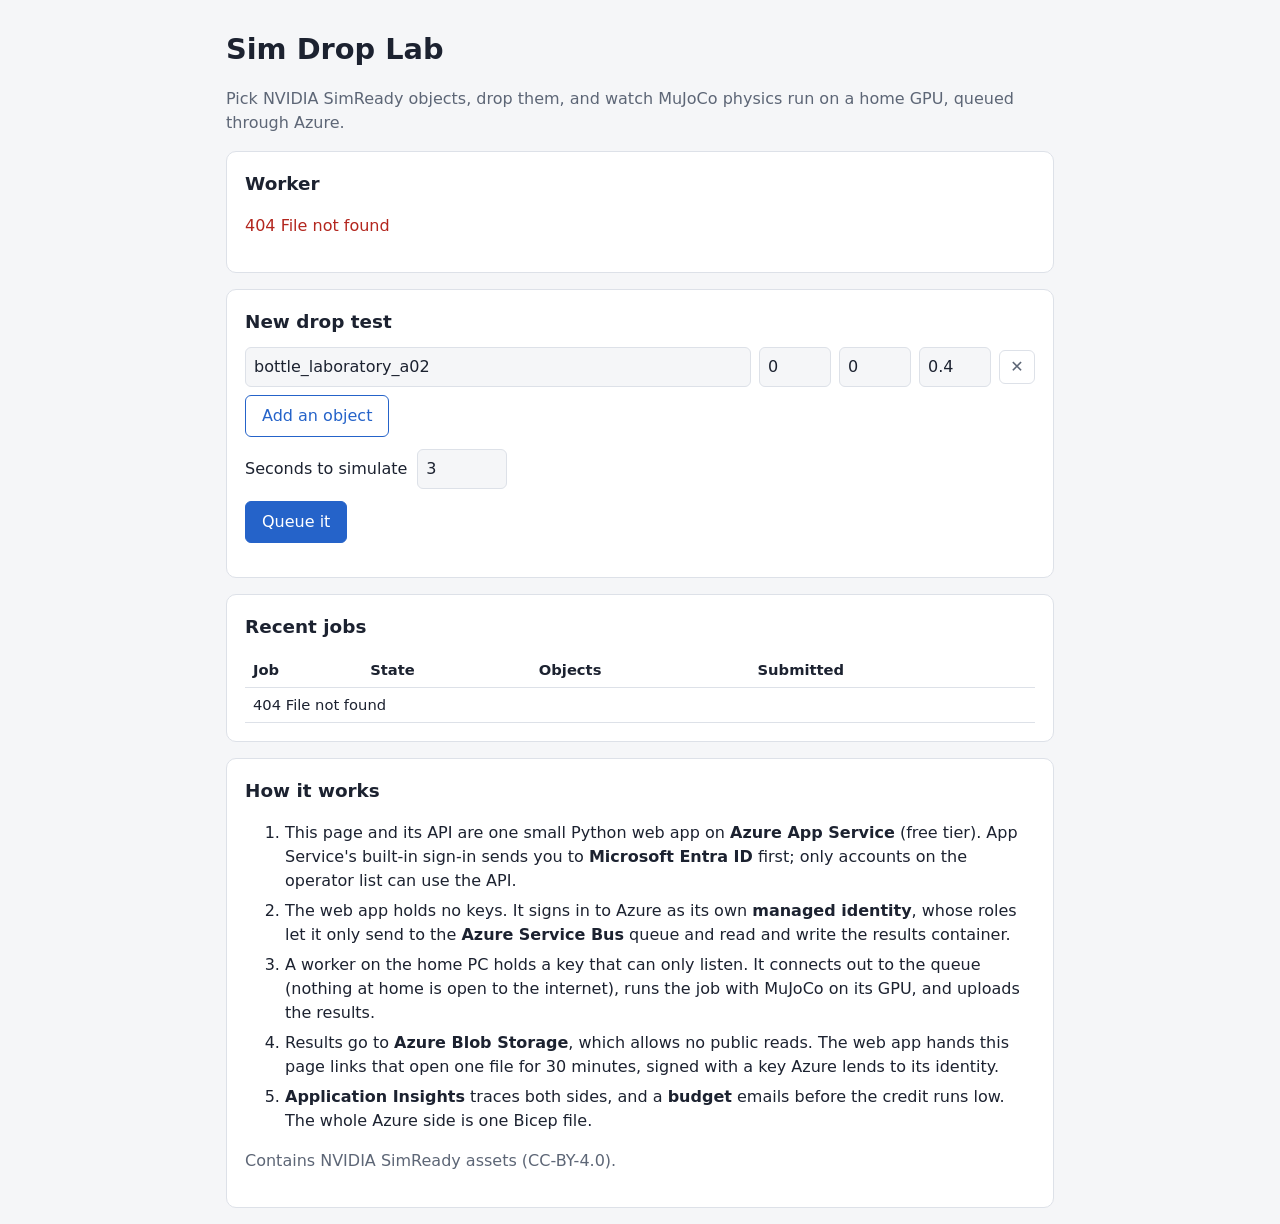
==== app/static/index.html @ 8a4ac66a "Move the web side to App Service: Static Web Apps is not in the student regions Azure for Students o" ====
<!doctype html>
<html lang="en">
<head>
  <meta charset="utf-8">
  <meta name="viewport" content="width=device-width, initial-scale=1">
  <title>Sim Drop Lab</title>
  <link rel="stylesheet" href="style.css">
</head>
<body>
  <header>
    <h1>Sim Drop Lab</h1>
    <p class="sub">Pick NVIDIA SimReady objects, drop them, and watch MuJoCo physics run on a home GPU, queued through Azure.</p>
    <div id="me" class="me"></div>
  </header>

  <main>
    <section class="card" id="worker">
      <h2>Worker</h2>
      <p id="worker-state" class="muted">Checking…</p>
    </section>

    <section class="card">
      <h2>New drop test</h2>
      <form id="job">
        <div id="objects"></div>
        <button type="button" id="add" class="ghost">Add an object</button>
        <label class="row">Seconds to simulate <input id="seconds" type="number" min="0.5" max="10" step="0.5" value="3"></label>
        <button type="submit" id="send">Queue it</button>
        <p id="form-msg" class="muted" role="status"></p>
      </form>
    </section>

    <section class="card" id="view" hidden>
      <h2>Result <span id="view-id" class="muted"></span></h2>
      <p id="view-state"></p>
      <img id="view-gif" alt="Animation of the drop test" hidden>
      <ul id="view-bodies"></ul>
      <p id="view-links"></p>
    </section>

    <section class="card">
      <h2>Recent jobs</h2>
      <table><thead><tr><th>Job</th><th>State</th><th>Objects</th><th>Submitted</th></tr></thead><tbody id="recent"></tbody></table>
    </section>

    <section class="card how">
      <h2>How it works</h2>
      <ol>
        <li>This page and its API are one small Python web app on <b>Azure App Service</b> (free tier). App Service's built-in sign-in sends you to <b>Microsoft Entra ID</b> first; only accounts on the operator list can use the API.</li>
        <li>The web app holds no keys. It signs in to Azure as its own <b>managed identity</b>, whose roles let it only send to the <b>Azure Service Bus</b> queue and read and write the results container.</li>
        <li>A worker on the home PC holds a key that can only listen. It connects out to the queue (nothing at home is open to the internet), runs the job with MuJoCo on its GPU, and uploads the results.</li>
        <li>Results go to <b>Azure Blob Storage</b>, which allows no public reads. The web app hands this page links that open one file for 30 minutes, signed with a key Azure lends to its identity.</li>
        <li><b>Application Insights</b> traces both sides, and a <b>budget</b> emails before the credit runs low. The whole Azure side is one Bicep file.</li>
      </ol>
      <p class="muted">Contains NVIDIA SimReady assets (CC-BY-4.0).</p>
    </section>
  </main>
  <script src="app.js"></script>
</body>
</html>
---- app/static/style.css ----
:root {
  --bg: #f5f6f8; --card: #ffffff; --ink: #1c2230; --muted: #5d6676; --line: #dde1e8;
  --accent: #2563c9; --accent-ink: #ffffff; --ok: #1f7a4a; --bad: #b3261e; --warn: #946200;
}
@media (prefers-color-scheme: dark) {
  :root { --bg: #12151b; --card: #1b2029; --ink: #e6e9ef; --muted: #9aa3b2; --line: #2c3340;
          --accent: #6ea0ff; --accent-ink: #0b1020; --ok: #5fd39a; --bad: #ff8a80; --warn: #f2c14e; }
}
* { box-sizing: border-box; }
body { margin: 0; background: var(--bg); color: var(--ink); font: 16px/1.5 system-ui, -apple-system, "Segoe UI", sans-serif; }
header, main { max-width: 860px; margin: 0 auto; padding: 0 16px; }
header { padding-top: 28px; position: relative; }
h1 { margin: 0 0 4px; font-size: 1.8rem; }
h2 { margin: 0 0 12px; font-size: 1.15rem; }
.sub, .muted { color: var(--muted); }
.me { position: absolute; right: 16px; top: 32px; font-size: .85rem; color: var(--muted); }
.me a { color: var(--accent); }
.card { background: var(--card); border: 1px solid var(--line); border-radius: 10px; padding: 18px; margin: 16px 0; }
.obj { display: grid; grid-template-columns: 1fr repeat(3, 72px) 36px; gap: 8px; margin-bottom: 8px; align-items: center; }
.obj input, .obj select, .row input { width: 100%; padding: 7px 8px; border: 1px solid var(--line); border-radius: 6px; background: var(--bg); color: var(--ink); font: inherit; }
.row { display: flex; gap: 10px; align-items: center; margin: 12px 0; }
.row input { width: 90px; }
button { font: inherit; padding: 8px 16px; border-radius: 6px; border: 1px solid var(--accent); background: var(--accent); color: var(--accent-ink); cursor: pointer; }
button.ghost { background: transparent; color: var(--accent); }
button.x { padding: 4px 0; background: transparent; color: var(--muted); border-color: var(--line); }
button:disabled { opacity: .5; cursor: default; }
img { max-width: 100%; border-radius: 8px; border: 1px solid var(--line); margin: 8px 0; }
table { width: 100%; border-collapse: collapse; font-size: .92rem; }
th, td { text-align: left; padding: 6px 8px; border-bottom: 1px solid var(--line); }
td a { color: var(--accent); cursor: pointer; }
.state-done { color: var(--ok); } .state-failed { color: var(--bad); } .state-running, .state-queued { color: var(--warn); }
.how li { margin-bottom: 6px; }
@media (max-width: 560px) {
  .obj { grid-template-columns: 1fr 1fr 1fr 36px; }
  .obj .asset { grid-column: 1 / -1; }
  .me { position: static; margin-top: 6px; }
  th:nth-child(4), td:nth-child(4) { display: none; }
}
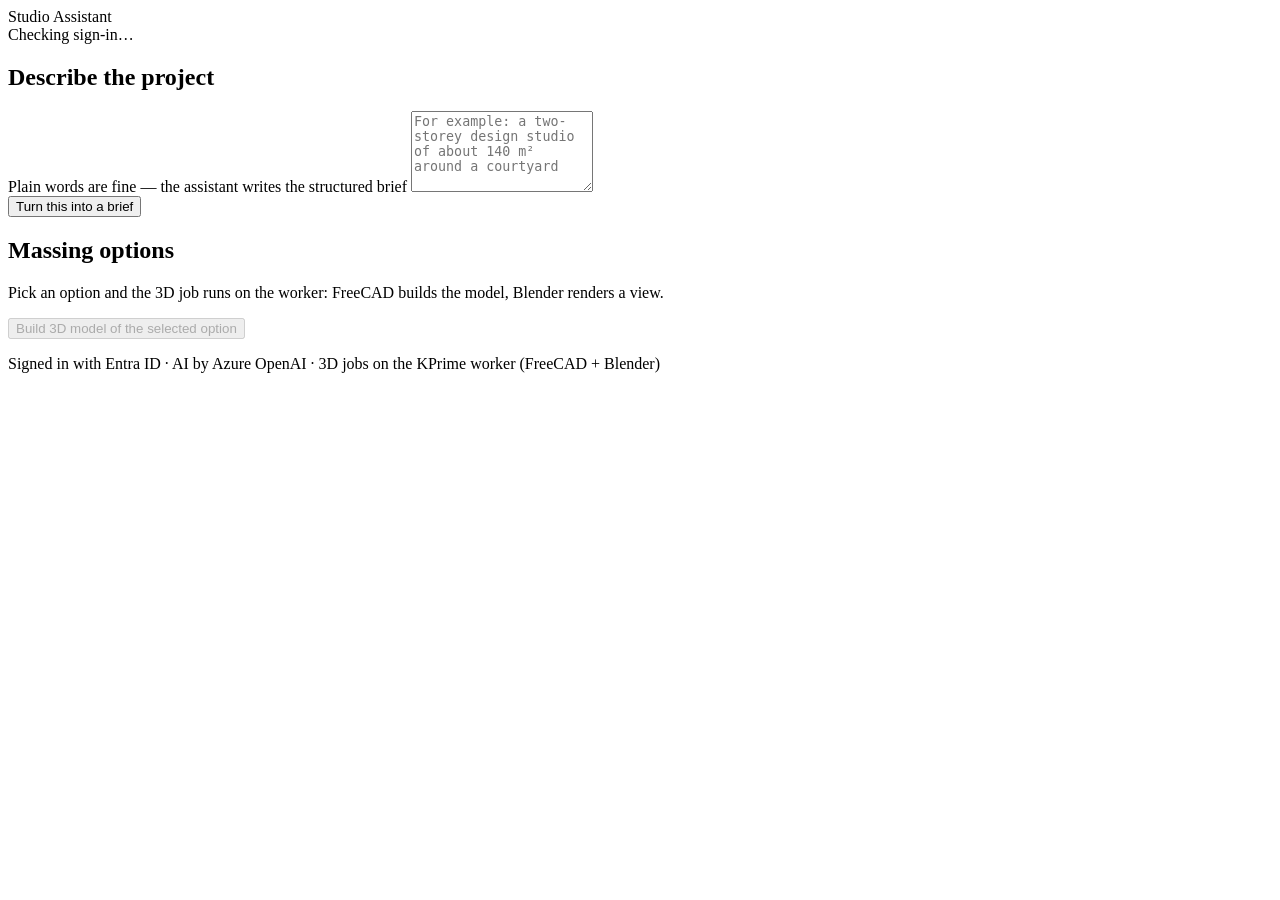
==== commit 870faed8: "Add the Studio Assistant showcase as the repo front page: a web app with Azure OpenAI and Entra sign" ====
--- a/app/static/index.html
+++ b/app/static/index.html
@@ -3,58 +3,41 @@
 <head>
   <meta charset="utf-8">
   <meta name="viewport" content="width=device-width, initial-scale=1">
-  <title>Sim Drop Lab</title>
-  <link rel="stylesheet" href="style.css">
+  <title>Studio Assistant</title>
+  <link rel="stylesheet" href="/static/style.css">
+  <script src="/static/app.js" defer></script>
 </head>
 <body>
-  <header>
-    <h1>Sim Drop Lab</h1>
-    <p class="sub">Pick NVIDIA SimReady objects, drop them, and watch MuJoCo physics run on a home GPU, queued through Azure.</p>
-    <div id="me" class="me"></div>
+  <header class="bar">
+    <div class="brand"><span class="mark"></span><span id="app-name">Studio Assistant</span></div>
+    <div class="who"><span id="who">Checking sign-in…</span> <a id="signout" href="/.auth/logout?post_logout_redirect_uri=/" hidden>Sign out</a></div>
   </header>
 
-  <main>
-    <section class="card" id="worker">
-      <h2>Worker</h2>
-      <p id="worker-state" class="muted">Checking…</p>
+  <main class="layout">
+    <section class="panel ask">
+      <h2>Describe the project</h2>
+      <form id="ask-form">
+        <label for="prompt" class="hint">Plain words are fine — the assistant writes the structured brief</label>
+        <textarea id="prompt" rows="5" maxlength="4000" placeholder="For example: a two-storey design studio of about 140 m² around a courtyard"></textarea>
+        <div class="row">
+          <button id="ask" type="submit">Turn this into a brief</button>
+          <span id="ask-state" class="state" role="status"></span>
+        </div>
+      </form>
+      <article id="answer" class="answer" hidden></article>
     </section>
 
-    <section class="card">
-      <h2>New drop test</h2>
-      <form id="job">
-        <div id="objects"></div>
-        <button type="button" id="add" class="ghost">Add an object</button>
-        <label class="row">Seconds to simulate <input id="seconds" type="number" min="0.5" max="10" step="0.5" value="3"></label>
-        <button type="submit" id="send">Queue it</button>
-        <p id="form-msg" class="muted" role="status"></p>
-      </form>
-    </section>
-
-    <section class="card" id="view" hidden>
-      <h2>Result <span id="view-id" class="muted"></span></h2>
-      <p id="view-state"></p>
-      <img id="view-gif" alt="Animation of the drop test" hidden>
-      <ul id="view-bodies"></ul>
-      <p id="view-links"></p>
-    </section>
-
-    <section class="card">
-      <h2>Recent jobs</h2>
-      <table><thead><tr><th>Job</th><th>State</th><th>Objects</th><th>Submitted</th></tr></thead><tbody id="recent"></tbody></table>
-    </section>
-
-    <section class="card how">
-      <h2>How it works</h2>
-      <ol>
-        <li>This page and its API are one small Python web app on <b>Azure App Service</b> (free tier). App Service's built-in sign-in sends you to <b>Microsoft Entra ID</b> first; only accounts on the operator list can use the API.</li>
-        <li>The web app holds no keys. It signs in to Azure as its own <b>managed identity</b>, whose roles let it only send to the <b>Azure Service Bus</b> queue and read and write the results container.</li>
-        <li>A worker on the home PC holds a key that can only listen. It connects out to the queue (nothing at home is open to the internet), runs the job with MuJoCo on its GPU, and uploads the results.</li>
-        <li>Results go to <b>Azure Blob Storage</b>, which allows no public reads. The web app hands this page links that open one file for 30 minutes, signed with a key Azure lends to its identity.</li>
-        <li><b>Application Insights</b> traces both sides, and a <b>budget</b> emails before the credit runs low. The whole Azure side is one Bicep file.</li>
-      </ol>
-      <p class="muted">Contains NVIDIA SimReady assets (CC-BY-4.0).</p>
+    <section class="panel jobs">
+      <h2>Massing options</h2>
+      <p class="hint">Pick an option and the 3D job runs on the worker: FreeCAD builds the model, Blender renders a view.</p>
+      <ul id="option-list" class="option-list"></ul>
+      <div class="row">
+        <button id="run-job" type="button" disabled>Build 3D model of the selected option</button>
+      </div>
+      <ul id="job-list" class="job-list"></ul>
     </section>
   </main>
-  <script src="app.js"></script>
+
+  <footer class="foot">Signed in with Entra ID · AI by Azure OpenAI · 3D jobs on the KPrime worker (FreeCAD + Blender)</footer>
 </body>
 </html>
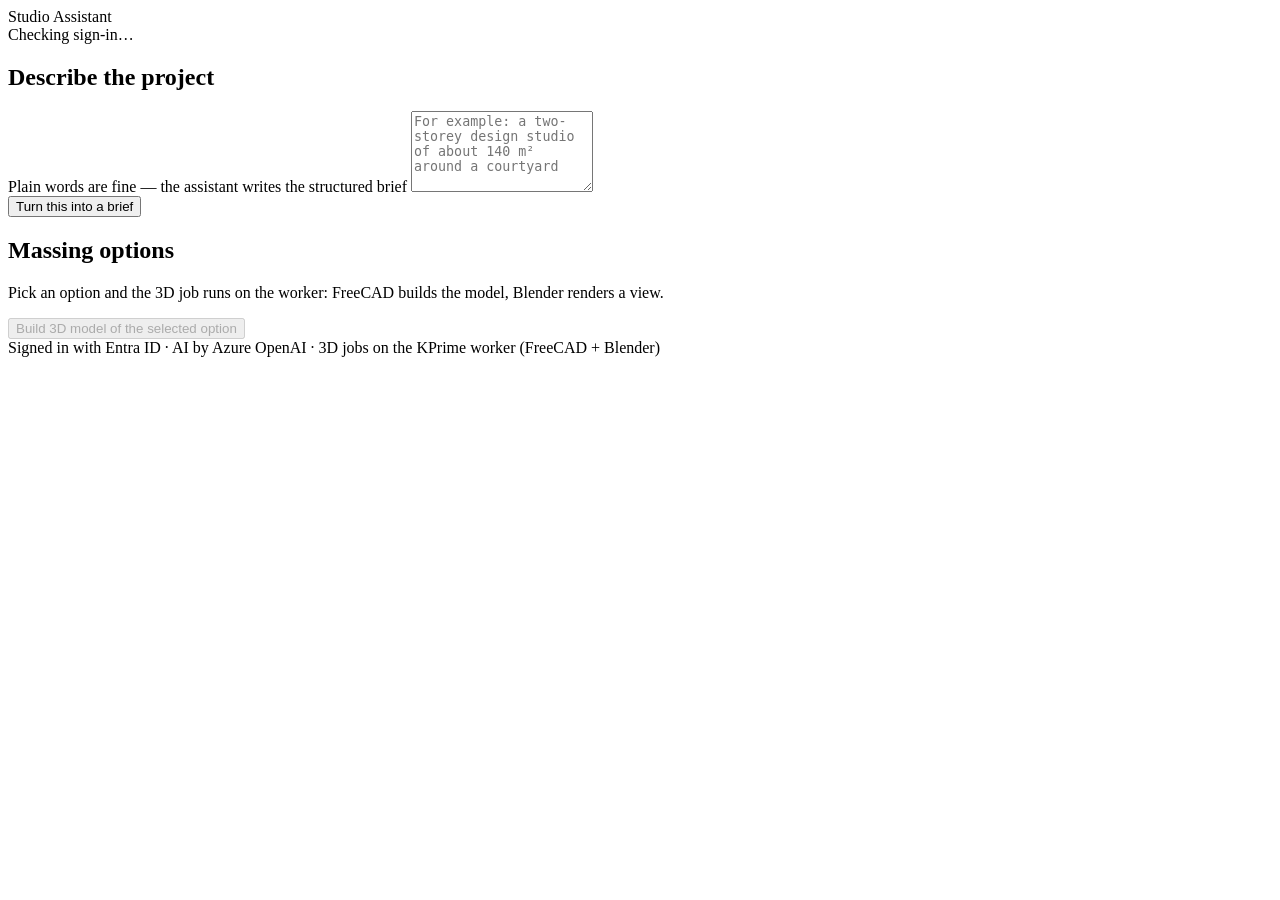
==== commit f2c825f6: "3D result in its own full-width panel under both columns, and the demo GIF re-recorded in a taller w" ====
--- a/app/static/index.html
+++ b/app/static/index.html
@@ -34,6 +34,10 @@
       <div class="row">
         <button id="run-job" type="button" disabled>Build 3D model of the selected option</button>
       </div>
+    </section>
+
+    <section class="panel results" id="results" hidden>
+      <h2>3D result</h2>
       <ul id="job-list" class="job-list"></ul>
     </section>
   </main>
